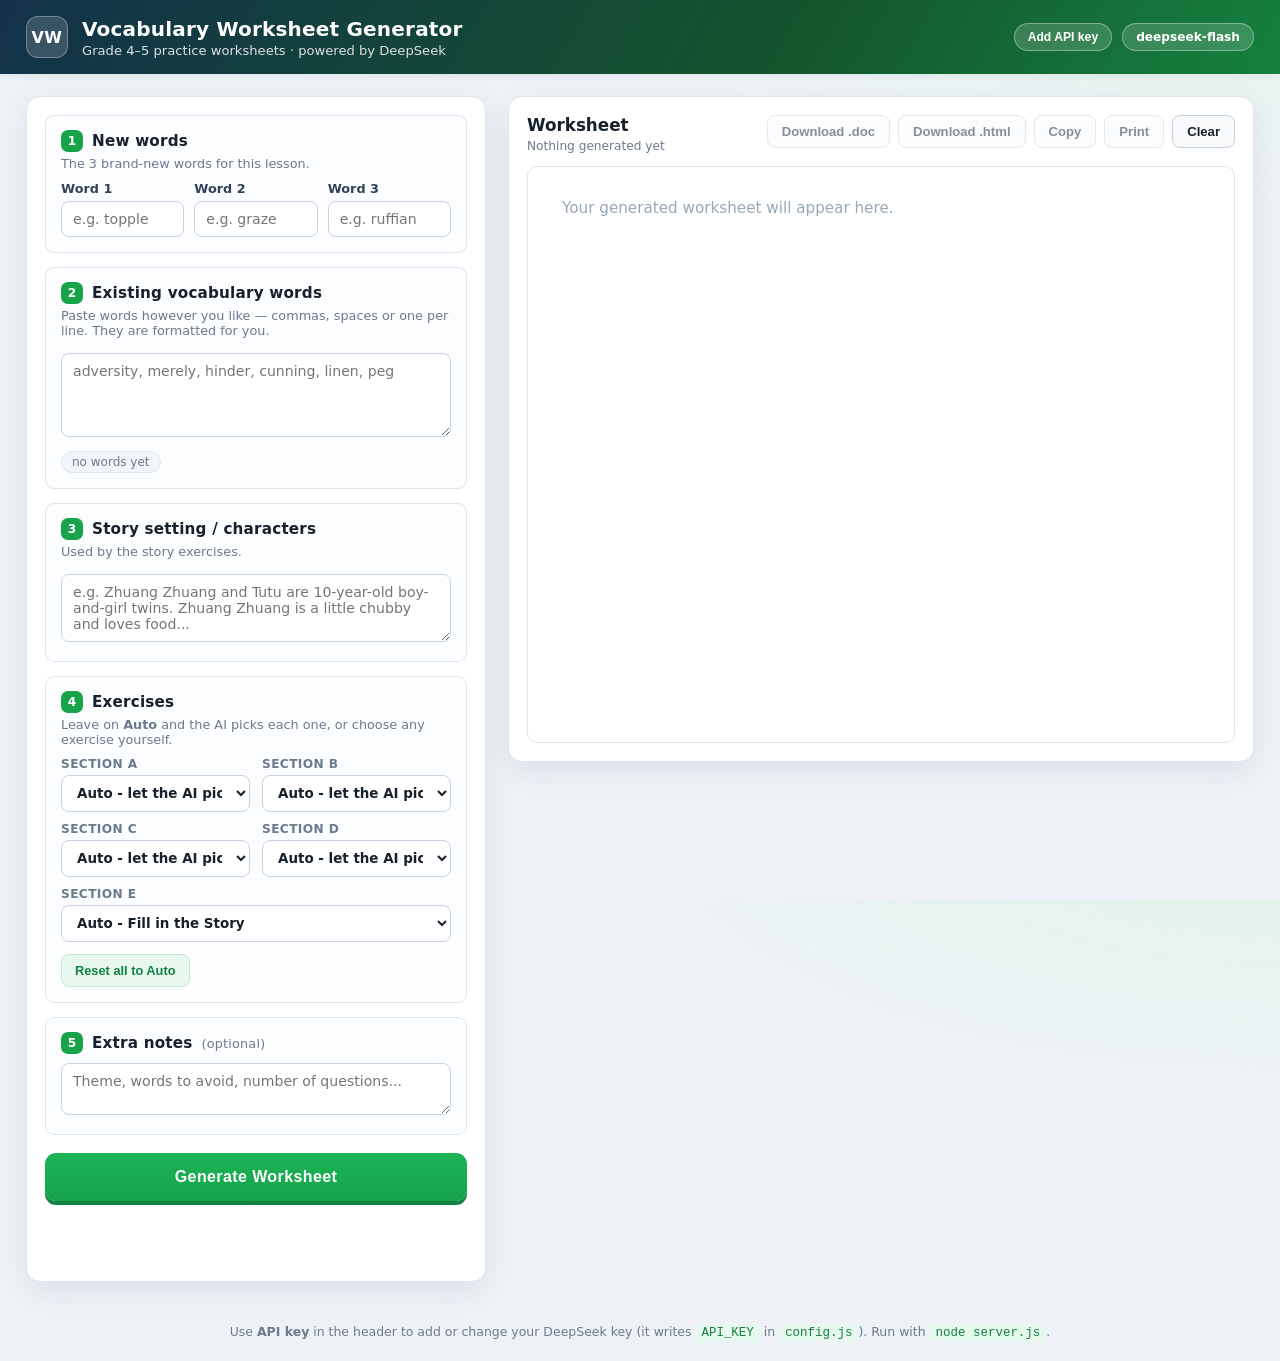
==== angelawordlearning/index.html @ 64f31fb5 "Add files via upload" ====
<!DOCTYPE html>
<html lang="en">
<head>
  <meta charset="UTF-8" />
  <meta name="viewport" content="width=device-width, initial-scale=1.0" />
  <title>Vocabulary Worksheet Generator</title>
  <link rel="stylesheet" href="styles.css" />
</head>
<body>
  <header class="app-header">
    <div class="brand">
      <div class="logo">VW</div>
      <div>
        <h1>Vocabulary Worksheet Generator</h1>
        <p>Grade 4&ndash;5 practice worksheets &middot; powered by DeepSeek</p>
      </div>
    </div>
    <div class="header-actions">
      <button id="apiKeyBtn" class="btn-key" type="button">API key</button>
      <span class="badge" id="modelBadge">DeepSeek</span>
    </div>
  </header>

  <div id="apiKeyModal" class="modal" hidden>
    <div class="modal-card" role="dialog" aria-labelledby="apiKeyTitle" aria-modal="true">
      <h2 id="apiKeyTitle">DeepSeek API key</h2>
      <p class="hint" id="apiKeyHint">Paste your key. It is saved as <code>API_KEY</code> in <code>config.js</code>.</p>
      <label>API key
        <input id="apiKeyInput" type="password" autocomplete="off" spellcheck="false" placeholder="sk-..." />
      </label>
      <p class="status" id="apiKeyStatus" role="status"></p>
      <div class="modal-actions">
        <button id="apiKeyCancel" class="btn-ghost" type="button">Cancel</button>
        <button id="apiKeySave" class="btn-save" type="button">Save key</button>
      </div>
    </div>
  </div>

  <main class="layout">
    <!-- ======================= INPUTS ======================= -->
    <section class="panel inputs">

      <div class="card">
        <h2><span class="step">1</span> New words</h2>
        <p class="hint">The 3 brand-new words for this lesson.</p>
        <div class="newword-grid">
          <label>Word 1
            <input id="new1" type="text" autocomplete="off" spellcheck="false" placeholder="e.g. topple" />
          </label>
          <label>Word 2
            <input id="new2" type="text" autocomplete="off" spellcheck="false" placeholder="e.g. graze" />
          </label>
          <label>Word 3
            <input id="new3" type="text" autocomplete="off" spellcheck="false" placeholder="e.g. ruffian" />
          </label>
        </div>
      </div>

      <div class="card">
        <h2><span class="step">2</span> Existing vocabulary words</h2>
        <p class="hint">Paste words however you like &mdash; commas, spaces or one per line. They are formatted for you.</p>
        <textarea id="existing" rows="4"
          placeholder="adversity, merely, hinder, cunning, linen, peg"></textarea>
        <div class="chips" id="chips"></div>
      </div>

      <div class="card">
        <h2><span class="step">3</span> Story setting / characters</h2>
        <p class="hint">Used by the story exercises.</p>
        <textarea id="setting" rows="3"
          placeholder="e.g. Zhuang Zhuang and Tutu are 10-year-old boy-and-girl twins. Zhuang Zhuang is a little chubby and loves food..."></textarea>
      </div>

      <div class="card">
        <h2><span class="step">4</span> Exercises</h2>
        <p class="hint">Leave on <strong>Auto</strong> and the AI picks each one, or choose any exercise yourself.</p>
        <div class="exercise-grid" id="exerciseGrid">
          <label>Section A <select id="selA" data-key="A"></select></label>
          <label>Section B <select id="selB" data-key="B"></select></label>
          <label>Section C <select id="selC" data-key="C"></select></label>
          <label>Section D <select id="selD" data-key="D"></select></label>
          <label>Section E <select id="selE" data-key="E"></select></label>
        </div>
        <button id="resetAuto" class="btn-ghost" type="button">Reset all to Auto</button>
      </div>

      <div class="card">
        <h2><span class="step">5</span> Extra notes <span class="opt">(optional)</span></h2>
        <textarea id="extra" rows="2" placeholder="Theme, words to avoid, number of questions..."></textarea>
      </div>

      <button id="generate" class="btn-generate" type="button">Generate Worksheet</button>
      <p class="status" id="status" role="status"></p>
      <p class="picked" id="picked"></p>
    </section>

    <!-- ======================= OUTPUT ======================= -->
    <section class="panel output">
      <div class="output-head">
        <div>
          <h2>Worksheet</h2>
          <span class="out-sub" id="outSub">Nothing generated yet</span>
        </div>
        <div class="actions">
          <button id="downloadDoc" type="button" disabled>Download .doc</button>
          <button id="downloadHtml" type="button" disabled>Download .html</button>
          <button id="copy" type="button" disabled>Copy</button>
          <button id="print" type="button" disabled>Print</button>
          <button id="clear" class="btn-warn" type="button">Clear</button>
        </div>
      </div>
      <div id="output" class="paper" aria-live="polite"></div>
    </section>
  </main>

  <footer class="app-footer">
    Use <strong>API key</strong> in the header to add or change your DeepSeek key (it writes <code>API_KEY</code> in <code>config.js</code>). Run with <code>node server.js</code>.
  </footer>

  <script src="config.js"></script>
  <script src="examples.js"></script>
  <script src="app.js"></script>
</body>
</html>
---- angelawordlearning/styles.css ----
:root {
  --green: #16a34a;
  --green-dark: #128040;
  --green-soft: #e7f8ee;
  --ink: #17212b;
  --muted: #6b7a8d;
  --line: #dde5ee;
  --line-strong: #c6d2e0;
  --bg: #eef2f7;
  --panel: #ffffff;
  --radius: 14px;
  --radius-sm: 9px;
  --shadow: 0 10px 30px rgba(20, 35, 60, 0.08);
  --shadow-sm: 0 2px 8px rgba(20, 35, 60, 0.06);
}

* { box-sizing: border-box; }
html, body { height: 100%; }

body {
  margin: 0;
  font-family: "Segoe UI", system-ui, -apple-system, Roboto, Helvetica, Arial, sans-serif;
  color: var(--ink);
  background:
    radial-gradient(1200px 500px at 100% -10%, #dff3e7 0%, transparent 60%),
    var(--bg);
  display: flex;
  flex-direction: column;
  min-height: 100vh;
}

/* ---------------- Header ---------------- */
.app-header {
  display: flex;
  align-items: center;
  justify-content: space-between;
  gap: 16px;
  padding: 16px 26px;
  background: linear-gradient(120deg, #12324a 0%, #14532d 60%, #16a34a 130%);
  color: #fff;
  box-shadow: var(--shadow-sm);
}
.brand { display: flex; align-items: center; gap: 14px; }
.logo {
  width: 42px; height: 42px;
  display: grid; place-items: center;
  border-radius: 12px;
  background: rgba(255, 255, 255, .16);
  border: 1px solid rgba(255, 255, 255, .3);
  font-weight: 800;
  letter-spacing: .5px;
}
.app-header h1 { margin: 0; font-size: 1.25rem; letter-spacing: .2px; }
.app-header p { margin: 2px 0 0; font-size: .82rem; opacity: .85; }
.header-actions { display: flex; align-items: center; gap: 10px; }
.btn-key {
  background: rgba(255, 255, 255, .16);
  border: 1px solid rgba(255, 255, 255, .35);
  color: #fff;
  padding: 6px 13px;
  border-radius: 999px;
  font-size: .76rem;
  font-weight: 700;
  cursor: pointer;
  white-space: nowrap;
}
.btn-key:hover { background: rgba(255, 255, 255, .26); }
.btn-key.has-key { background: rgba(22, 163, 74, .45); }
.badge {
  background: rgba(255, 255, 255, .16);
  border: 1px solid rgba(255, 255, 255, .35);
  padding: 6px 13px;
  border-radius: 999px;
  font-size: .76rem;
  font-weight: 700;
  white-space: nowrap;
}

/* ---------------- Layout ---------------- */
.layout {
  flex: 1;
  display: grid;
  grid-template-columns: minmax(360px, 460px) 1fr;
  gap: 22px;
  padding: 22px 26px 30px;
  align-items: start;
}

.panel {
  background: var(--panel);
  border: 1px solid var(--line);
  border-radius: var(--radius);
  box-shadow: var(--shadow);
  padding: 18px;
}

.inputs { display: flex; flex-direction: column; gap: 14px; }

.card {
  border: 1px solid var(--line);
  border-radius: var(--radius-sm);
  padding: 14px 15px 15px;
  background: #fcfdff;
}
.card h2 {
  display: flex;
  align-items: center;
  gap: 9px;
  font-size: .95rem;
  margin: 0 0 4px;
  color: var(--ink);
  letter-spacing: .2px;
}
.step {
  width: 22px; height: 22px; flex: none;
  display: grid; place-items: center;
  border-radius: 7px;
  background: var(--green);
  color: #fff;
  font-size: .76rem;
  font-weight: 800;
}
.opt { color: var(--muted); font-weight: 500; font-size: .8rem; }

.hint { margin: 0 0 10px; font-size: .8rem; color: var(--muted); }

label { display: block; font-size: .8rem; font-weight: 600; color: #334155; }

input[type="text"], input[type="password"], textarea, select {
  width: 100%;
  margin-top: 5px;
  padding: 9px 11px;
  border: 1px solid var(--line-strong);
  border-radius: 8px;
  font-size: .88rem;
  font-family: inherit;
  color: var(--ink);
  background: #fff;
  transition: border-color .15s, box-shadow .15s;
  resize: vertical;
}
input[type="text"]:focus, input[type="password"]:focus, textarea:focus, select:focus {
  outline: none;
  border-color: var(--green);
  box-shadow: 0 0 0 3px rgba(22, 163, 74, .16);
}
select { cursor: pointer; appearance: auto; }

.newword-grid { display: grid; grid-template-columns: repeat(3, 1fr); gap: 10px; }

.chips { display: flex; flex-wrap: wrap; gap: 6px; margin-top: 10px; }
.chip {
  background: var(--green-soft);
  color: var(--green-dark);
  border: 1px solid #bfe6d1;
  border-radius: 999px;
  padding: 3px 10px;
  font-size: .75rem;
  font-weight: 600;
}
.chip.empty { background: #f1f5f9; color: var(--muted); border-color: var(--line); font-weight: 500; }

.exercise-grid { display: grid; grid-template-columns: 1fr 1fr; gap: 10px 12px; }
.exercise-grid label { font-size: .76rem; text-transform: uppercase; letter-spacing: .4px; color: var(--muted); }
.exercise-grid select { margin-top: 4px; font-size: .84rem; text-transform: none; letter-spacing: 0; color: var(--ink); font-weight: 600; }
.exercise-grid label:nth-child(5) { grid-column: 1 / -1; }

.btn-ghost {
  margin-top: 12px;
  padding: 8px 13px;
  font-size: .8rem;
  font-weight: 600;
  color: var(--green-dark);
  background: var(--green-soft);
  border: 1px solid #bfe6d1;
  border-radius: 8px;
  cursor: pointer;
}
.btn-ghost:hover { background: #d8f2e3; }
.btn-save {
  padding: 8px 14px;
  font-size: .82rem;
  font-weight: 700;
  color: #fff;
  background: var(--green);
  border: none;
  border-radius: 8px;
  cursor: pointer;
}
.btn-save:hover { filter: brightness(1.05); }
.btn-save:disabled { opacity: .6; cursor: progress; }

.modal {
  position: fixed;
  inset: 0;
  z-index: 40;
  display: grid;
  place-items: center;
  padding: 20px;
  background: rgba(15, 23, 42, .48);
}
.modal[hidden] { display: none; }
.modal-card {
  width: min(420px, 100%);
  background: #fff;
  border-radius: var(--radius);
  box-shadow: var(--shadow);
  padding: 20px 20px 16px;
}
.modal-card h2 { margin: 0 0 6px; font-size: 1.05rem; }
.modal-card .hint { margin-bottom: 12px; }
.modal-card .hint code {
  background: var(--green-soft);
  color: var(--green-dark);
  padding: 1px 5px;
  border-radius: 4px;
  font-size: .78rem;
}
.modal-actions {
  display: flex;
  justify-content: flex-end;
  gap: 8px;
  margin-top: 12px;
}
.modal-actions .btn-ghost { margin-top: 0; }

.btn-generate {
  margin-top: 4px;
  width: 100%;
  padding: 15px;
  font-size: 1rem;
  font-weight: 800;
  letter-spacing: .4px;
  color: #fff;
  background: linear-gradient(180deg, #1cb457, var(--green));
  border: none;
  border-radius: 11px;
  cursor: pointer;
  box-shadow: 0 4px 0 var(--green-dark);
  transition: transform .06s, box-shadow .06s, filter .15s;
}
.btn-generate:hover { filter: brightness(1.05); }
.btn-generate:active { transform: translateY(2px); box-shadow: 0 2px 0 var(--green-dark); }
.btn-generate:disabled { background: #9fb4a8; box-shadow: 0 4px 0 #85978c; cursor: progress; filter: none; }

.status { min-height: 18px; margin: 10px 2px 0; font-size: .82rem; color: var(--muted); }
.status.error { color: #c0392b; font-weight: 600; }
.status.ok { color: var(--green-dark); font-weight: 600; }
.picked { margin: 6px 2px 0; font-size: .78rem; color: var(--muted); line-height: 1.55; }
.picked b { color: #334155; }

/* ---------------- Output ---------------- */
.output { display: flex; flex-direction: column; min-height: 74vh; }
.output-head {
  display: flex;
  align-items: flex-start;
  justify-content: space-between;
  gap: 12px;
  margin-bottom: 12px;
  flex-wrap: wrap;
}
.output-head h2 { margin: 0; font-size: 1.05rem; }
.out-sub { font-size: .76rem; color: var(--muted); }
.actions { display: flex; flex-wrap: wrap; gap: 8px; }
.actions button {
  padding: 8px 14px;
  border-radius: 8px;
  border: 1px solid var(--line-strong);
  background: #f8fafc;
  color: var(--ink);
  font-size: .82rem;
  font-weight: 600;
  cursor: pointer;
  transition: border-color .15s, color .15s, background .15s;
}
.actions button:hover:not(:disabled) { border-color: var(--green); color: var(--green-dark); background: var(--green-soft); }
.actions button:disabled { opacity: .5; cursor: not-allowed; }
.actions .btn-warn:hover { border-color: #e0876b; color: #b0431f; background: #fdeee7; }

.paper {
  flex: 1;
  margin: 0;
  padding: 30px 34px;
  border: 1px solid var(--line);
  border-radius: 10px;
  background: #fff;
  box-shadow: inset 0 0 0 1px #fff;
  font-family: Georgia, "Times New Roman", serif;
  font-size: .95rem;
  line-height: 1.42;
  color: #13202c;
  white-space: normal;
  overflow: auto;
  min-height: 62vh;
  max-height: 80vh;
}
.paper.streaming {
  font-family: "Consolas", "Courier New", monospace;
  font-size: .86rem;
  white-space: pre-wrap;
}
.paper:empty::before {
  content: "Your generated worksheet will appear here.";
  color: #9aa7b6;
  font-family: "Segoe UI", system-ui, sans-serif;
}

.paper .wl-h1 { font-size: 1.2rem; font-weight: 700; text-align: center; margin: 0 0 10px; }
.paper .wl-h2 {
  font-size: 1rem; font-weight: 700; margin: 14px 0 5px; padding-bottom: 2px;
  border-bottom: 1.5px solid #13202c;
}
.paper .wl-sub { font-weight: 700; margin: 8px 0 3px; }
.paper .wl-text,
.paper .wl-bullet,
.paper .wl-item { white-space: pre-wrap; margin: 0 0 2px; }
.paper .wl-bullet { padding-left: 16px; text-indent: -16px; }
.paper .wl-item { padding-left: 18px; text-indent: -18px; }
.paper .wl-row { display: flex; gap: 16px; margin: 0 0 2px; align-items: baseline; }
.paper .wl-col1 { flex: 0 0 34%; white-space: pre-wrap; }
.paper .wl-col2 { flex: 1 1 auto; white-space: pre-wrap; }

/* ---------------- Footer ---------------- */
.app-footer {
  padding: 12px 26px 22px;
  font-size: .78rem;
  color: var(--muted);
  text-align: center;
}
.app-footer code { background: var(--green-soft); color: var(--green-dark); padding: 2px 6px; border-radius: 5px; }

/* ---------------- Responsive ---------------- */
@media (max-width: 940px) {
  .layout { grid-template-columns: 1fr; }
  .newword-grid { grid-template-columns: 1fr; }
  .exercise-grid { grid-template-columns: 1fr; }
  .exercise-grid label:nth-child(5) { grid-column: auto; }
}

/* ---------------- Print ---------------- */
@media print {
  .app-header, .inputs, .output-head, .app-footer, .modal { display: none !important; }
  body { background: #fff; display: block; }
  .layout { display: block; padding: 0; }
  .panel { border: none; box-shadow: none; padding: 0; }
  .output { min-height: 0; }
  .paper {
    border: none; padding: 0; box-shadow: none;
    font-family: Georgia, "Times New Roman", serif;
    font-size: 11pt; line-height: 1.35;
    max-height: none; overflow: visible; white-space: normal;
  }
  .paper .wl-h2 { page-break-after: avoid; }
}
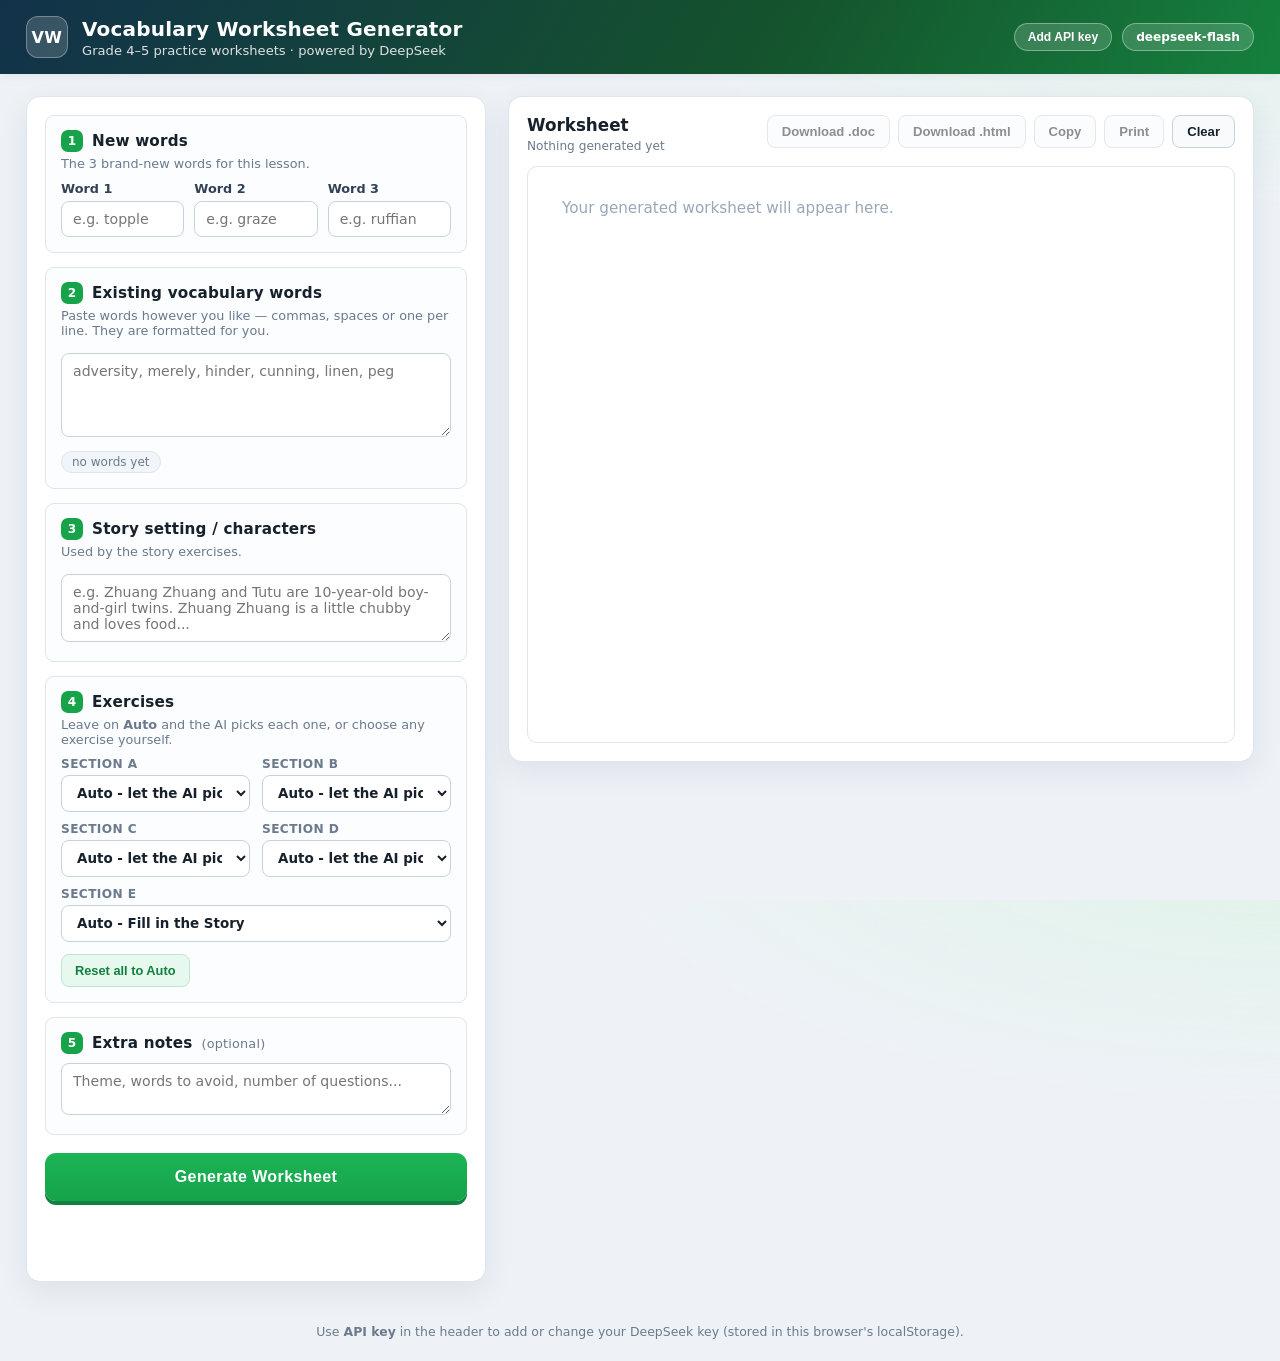
==== commit 8c4195e3: "Add files via upload" ====
--- a/angelawordlearning/index.html
+++ b/angelawordlearning/index.html
@@ -24,8 +24,7 @@
   <div id="apiKeyModal" class="modal" hidden>
     <div class="modal-card" role="dialog" aria-labelledby="apiKeyTitle" aria-modal="true">
       <h2 id="apiKeyTitle">DeepSeek API key</h2>
-      <p class="hint" id="apiKeyHint">Paste your key. It is saved as <code>API_KEY</code> in <code>config.js</code>.</p>
-      <label>API key
+      <p class="hint" id="apiKeyHint">Paste your key. It is saved only in this browser (localStorage).</p>      <label>API key
         <input id="apiKeyInput" type="password" autocomplete="off" spellcheck="false" placeholder="sk-..." />
       </label>
       <p class="status" id="apiKeyStatus" role="status"></p>
@@ -114,7 +113,7 @@
   </main>
 
   <footer class="app-footer">
-    Use <strong>API key</strong> in the header to add or change your DeepSeek key (it writes <code>API_KEY</code> in <code>config.js</code>). Run with <code>node server.js</code>.
+    Use <strong>API key</strong> in the header to add or change your DeepSeek key (stored in this browser's localStorage).
   </footer>
 
   <script src="config.js"></script>
